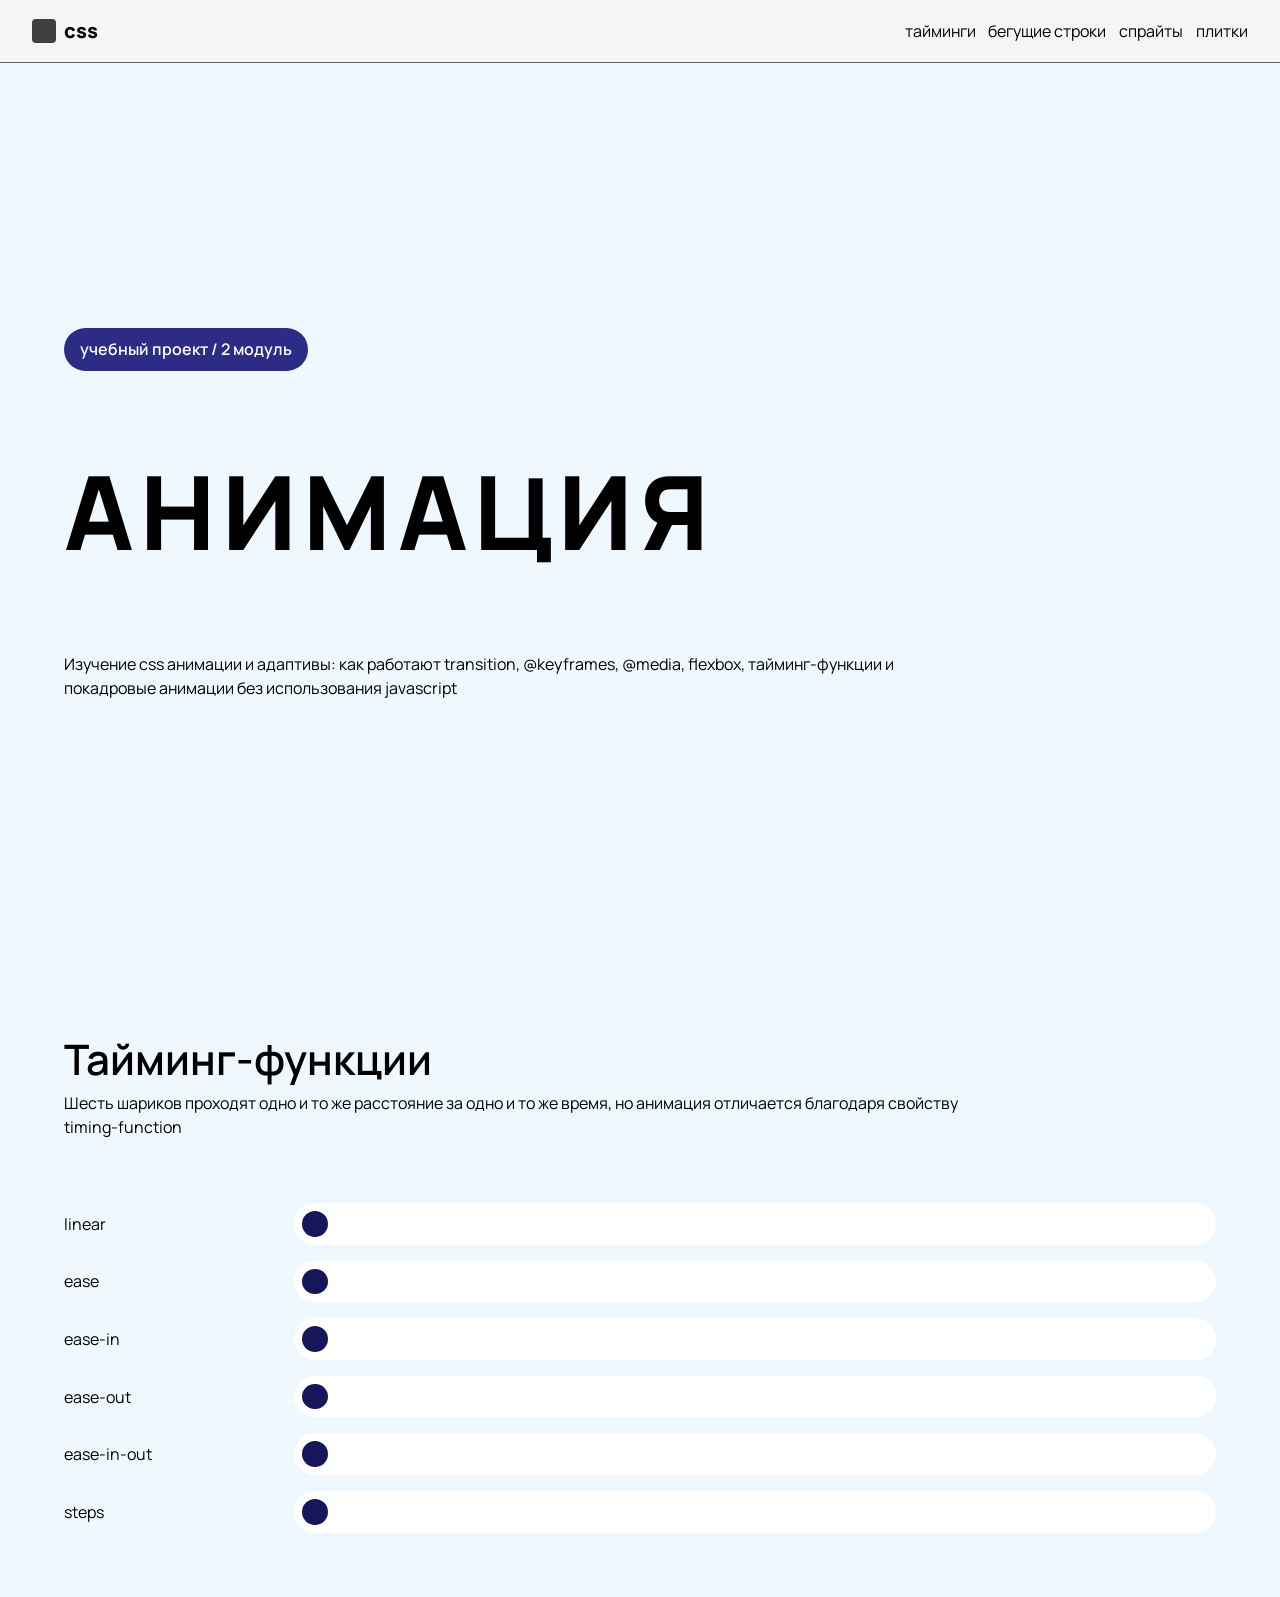
==== 2_module/index.html @ 7621fc71 "научились пользлваться разными анимационными эффектами" ====
<!doctype html>
<html lang="ru">
  <head>
    <meta charset="UTF-8" />
    <meta name="viewport" content="width=device-width, initial-scale=1.0" />
    <title>CSS-анимации и адаптивы</title>
    <link rel="stylesheet" href="stylesheets/style.css" />
  </head>
  <body>
    <header>
      <a href="#top" class="logo">
        <span class="logo_mark"></span>
        <span class="logo_text">css</span>
      </a>

      <nav class="menu">
        <a href="" class="menu_link">тайминги</a>
        <a href="" class="menu_link">бегущие строки</a>
        <a href="" class="menu_link">спрайты</a>
        <a href="" class="menu_link">плитки</a>
      </nav>
    </header>

    <main>
      <section id="hero" class="hero">
        <p class="hero_eyebrow">учебный проект / 2 модуль</p>
        <h1 class="hero_title">
          <span class="hero_letter">а</span>
          <span class="hero_letter">н</span>
          <span class="hero_letter">и</span>
          <span class="hero_letter">м</span>
          <span class="hero_letter">а</span>
          <span class="hero_letter">ц</span>
          <span class="hero_letter">и</span>
          <span class="hero_letter">я</span>
        </h1>
        <p class="section_lead">
          Изучение css анимации и адаптивы: как работают transition, @keyframes,
          @media, flexbox, тайминг-функции и покадровые анимации без
          использования javascript
        </p>
      </section>

      <section id="timing">
        <h2 class="section_title">Тайминг-функции</h2>
        <p class="section_lead">
          Шесть шариков проходят одно и то же расстояние за одно и то же время,
          но анимация отличается благодаря свойству timing-function
        </p>

        <div class="timing">
          <div class="timing_row">
            <p class="timing_label">linear</p>
            <div class="timing_track">
              <span class="timing_item linear"></span>
              <span class="timing_ball"></span>
            </div>
          </div>

          <div class="timing_row">
            <p class="timing_label">ease</p>
            <div class="timing_track">
              <span class="timing_item ease"></span>
              <span class="timing_ball"></span>
            </div>
          </div>

          <div class="timing_row">
            <p class="timing_label">ease-in</p>
            <div class="timing_track">
              <span class="timing_item ease-in"></span>
              <span class="timing_ball"></span>
            </div>
          </div>

          <div class="timing_row">
            <p class="timing_label">ease-out</p>
            <div class="timing_track">
              <span class="timing_item ease-out"></span>
              <span class="timing_ball"></span>
            </div>
          </div>

          <div class="timing_row">
            <p class="timing_label">ease-in-out</p>
            <div class="timing_track">
              <span class="timing_item ease-in-out"></span>
              <span class="timing_ball"></span>
            </div>
          </div>

          <div class="timing_row">
            <p class="timing_label">steps</p>
            <div class="timing_track">
              <span class="timing_item steps"></span>
              <span class="timing_ball"></span>
            </div>
          </div>
        </div>
      </section>
    </main>
  </body>
</html>
---- 2_module/stylesheets/style.css ----
@import "reset.css";
@import url("https://fonts.googleapis.com/css2?family=Manrope:wght@200..800&display=swap");
@import "layout.css";
@import "animation.css";
@import "adaptive.css";
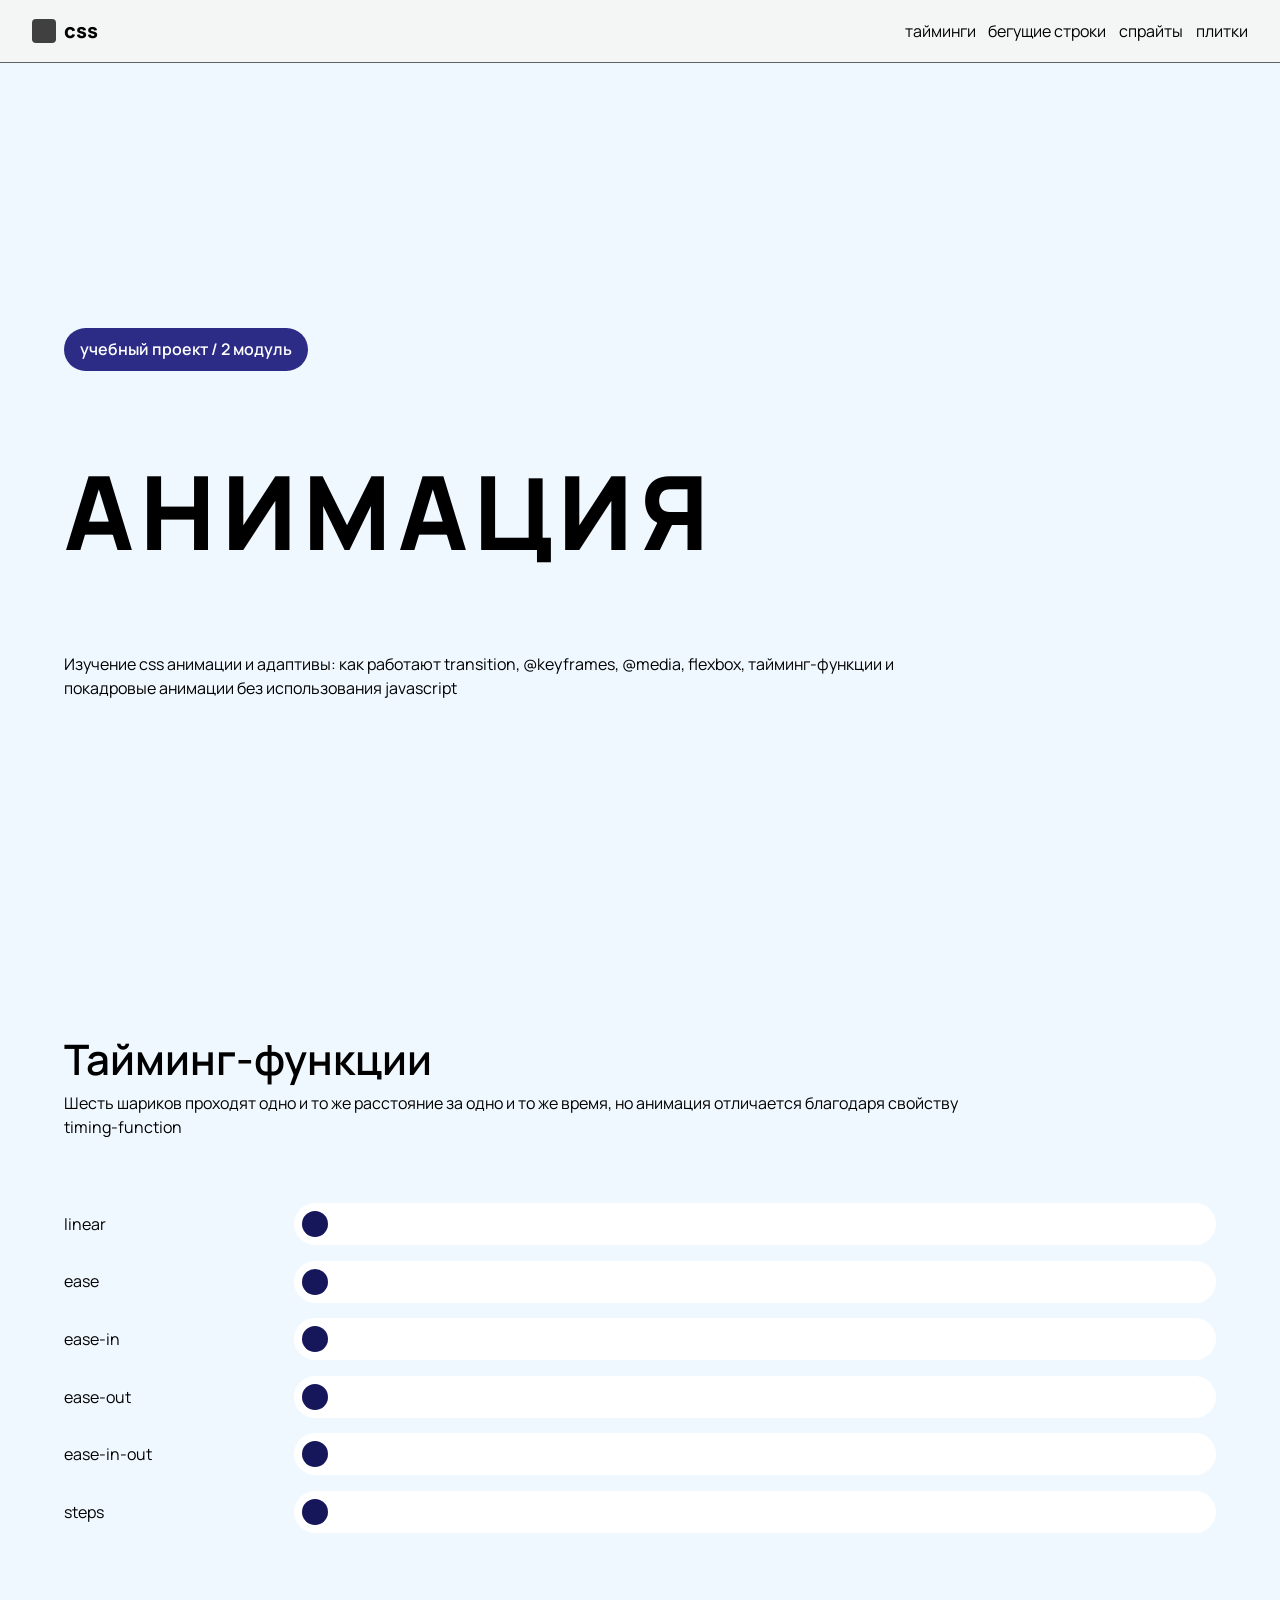
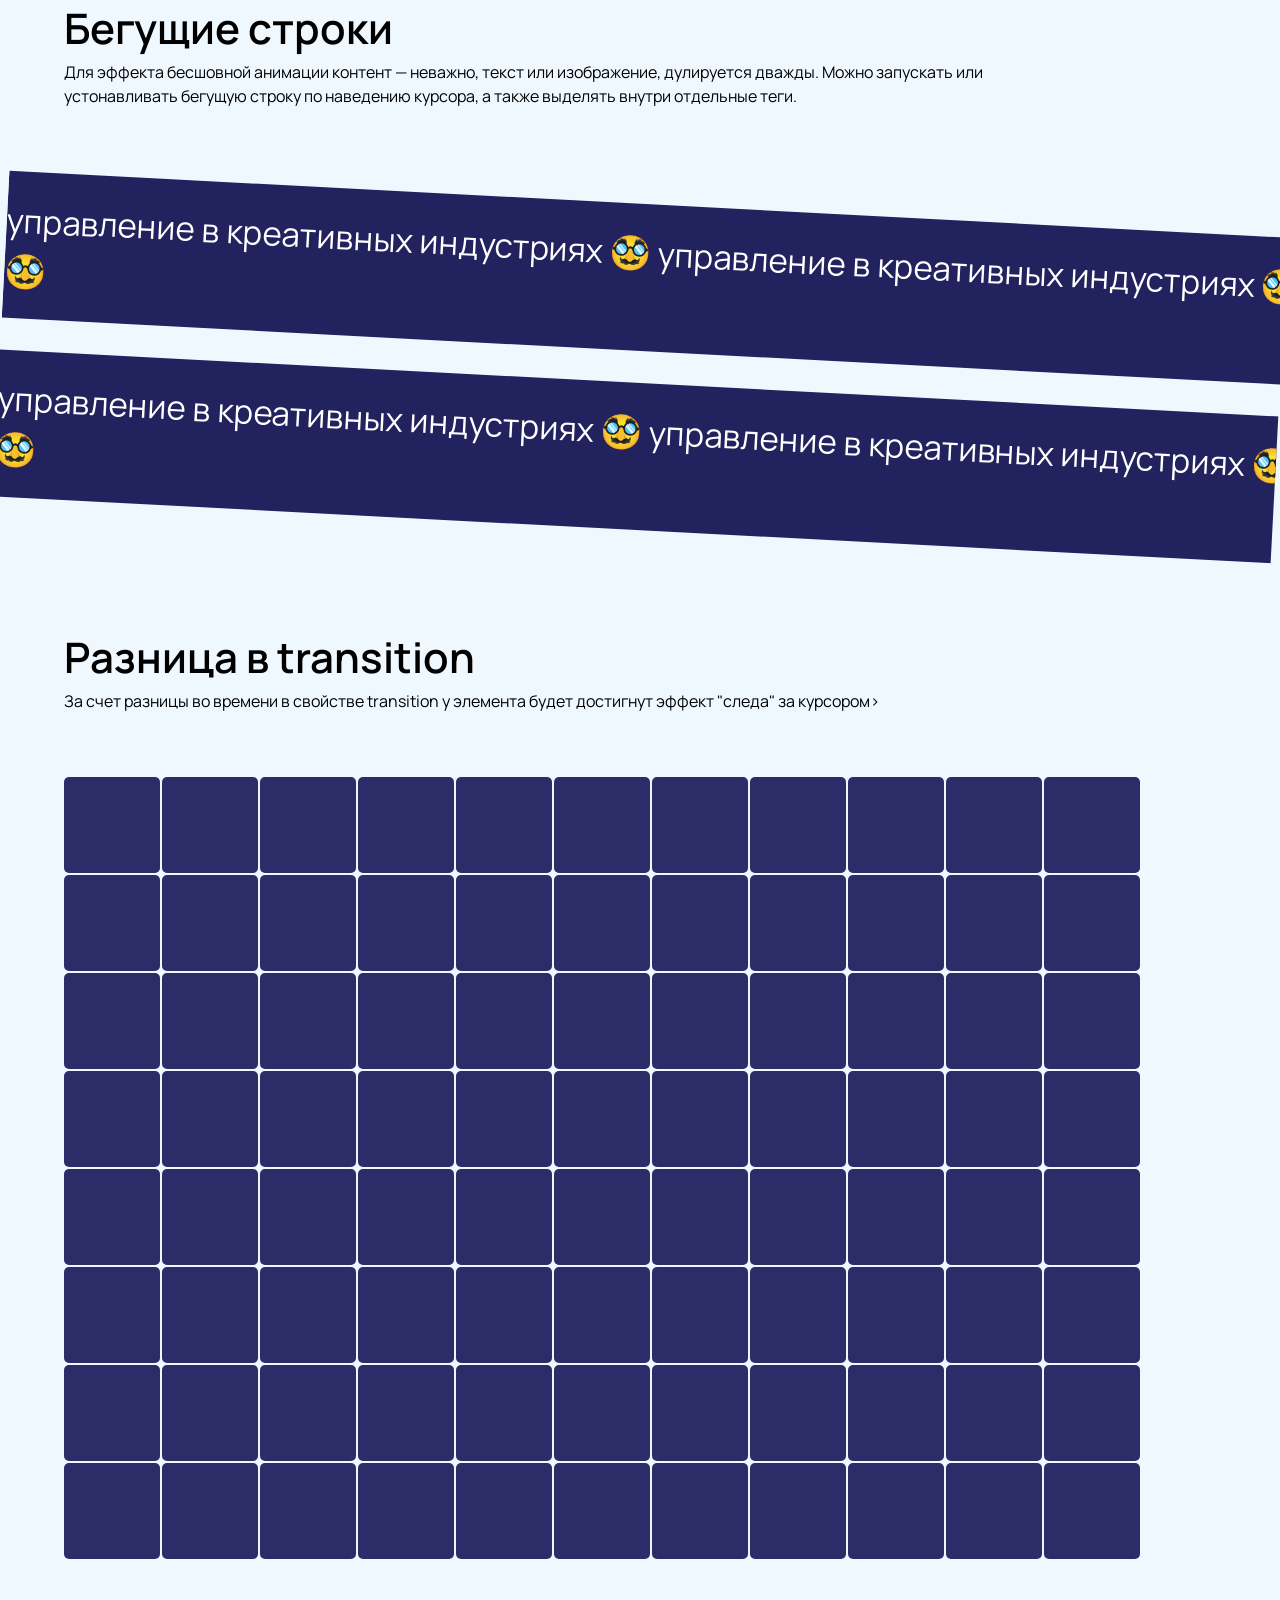
==== commit d7d74f6c: "сделали бегущие троки и транзитион" ====
--- a/2_module/index.html
+++ b/2_module/index.html
@@ -98,6 +98,100 @@
           </div>
         </div>
       </section>
+
+      <section id="marquee">
+        <h2 class="section_title">Бегущие строки</h2>
+        <p class="section_lead">
+          Для эффекта бесшовной анимации контент — неважно, текст или
+          изображение, дулируется дважды. Можно запускать или устонавливать
+          бегущую строку по наведению курсора, а также выделять внутри отдельные
+          теги.
+        </p>
+      </section>
+      <div class="marquee">
+        <p class="marquee_row">
+          управление в креативных индустриях 🥸 управление в креативных
+          индустриях 🥸 управление в креативных индустриях 🥸 управление в
+          креативных индустриях 🥸
+        </p>
+        <p class="marquee_row marquee_row--reverse">
+          <span>управление</span>
+          <span>в</span>
+          <span>креативных</span>
+          <span>индустриях</span>
+          <span>🥸</span>
+          <span>управление</span>
+          <span>в</span>
+          <span>креативных</span>
+          <span>индустриях</span>
+          <span>🥸</span>
+          <span>управление</span>
+          <span>в</span>
+          <span>креативных</span>
+          <span>индустриях</span>
+          <span>🥸</span>
+          <span>управление</span>
+          <span>в</span>
+          <span>креативных</span>
+          <span>индустриях</span>
+          <span>🥸</span>
+        </p>
+      </div>
+      <section></section>
+
+      <section id="tiles">
+        <h2 class="section_title">Разница в transition</h2>
+        <p class="section_lead">
+          За счет разницы во времени в свойстве transition у элемента будет
+          достигнут эффект "следа" за курсором>
+        </p>
+        <div class="tiles">
+          <span class="tile"></span><span class="tile"></span
+          ><span class="tile"></span> <span class="tile"></span
+          ><span class="tile"></span><span class="tile"></span
+          ><span class="tile"></span><span class="tile"></span
+          ><span class="tile"></span><span class="tile"></span
+          ><span class="tile"></span><span class="tile"></span
+          ><span class="tile"></span><span class="tile"></span
+          ><span class="tile"></span><span class="tile"></span
+          ><span class="tile"></span><span class="tile"></span
+          ><span class="tile"></span><span class="tile"></span
+          ><span class="tile"></span><span class="tile"></span
+          ><span class="tile"></span><span class="tile"></span
+          ><span class="tile"></span><span class="tile"></span
+          ><span class="tile"></span><span class="tile"></span
+          ><span class="tile"></span><span class="tile"></span
+          ><span class="tile"></span><span class="tile"></span
+          ><span class="tile"></span><span class="tile"></span
+          ><span class="tile"></span><span class="tile"></span
+          ><span class="tile"></span><span class="tile"></span
+          ><span class="tile"></span><span class="tile"></span
+          ><span class="tile"></span><span class="tile"></span
+          ><span class="tile"></span><span class="tile"></span
+          ><span class="tile"></span><span class="tile"></span
+          ><span class="tile"></span><span class="tile"></span
+          ><span class="tile"></span><span class="tile"></span
+          ><span class="tile"></span><span class="tile"></span
+          ><span class="tile"></span><span class="tile"></span
+          ><span class="tile"></span><span class="tile"></span
+          ><span class="tile"></span><span class="tile"></span
+          ><span class="tile blue"></span><span class="tile"></span
+          ><span class="tile"></span><span class="tile"></span
+          ><span class="tile"></span><span class="tile"></span
+          ><span class="tile"></span><span class="tile"></span
+          ><span class="tile"></span><span class="tile"></span
+          ><span class="tile"></span><span class="tile"></span
+          ><span class="tile"></span><span class="tile"></span
+          ><span class="tile"></span><span class="tile"></span
+          ><span class="tile"></span><span class="tile"></span
+          ><span class="tile"></span><span class="tile"></span
+          ><span class="tile"></span><span class="tile"></span
+          ><span class="tile"></span><span class="tile"></span
+          ><span class="tile"></span><span class="tile"></span
+          ><span class="tile"></span><span class="tile"></span
+          ><span class="tile"></span><span class="tile"></span>
+        </div>
+      </section>
     </main>
   </body>
 </html>
